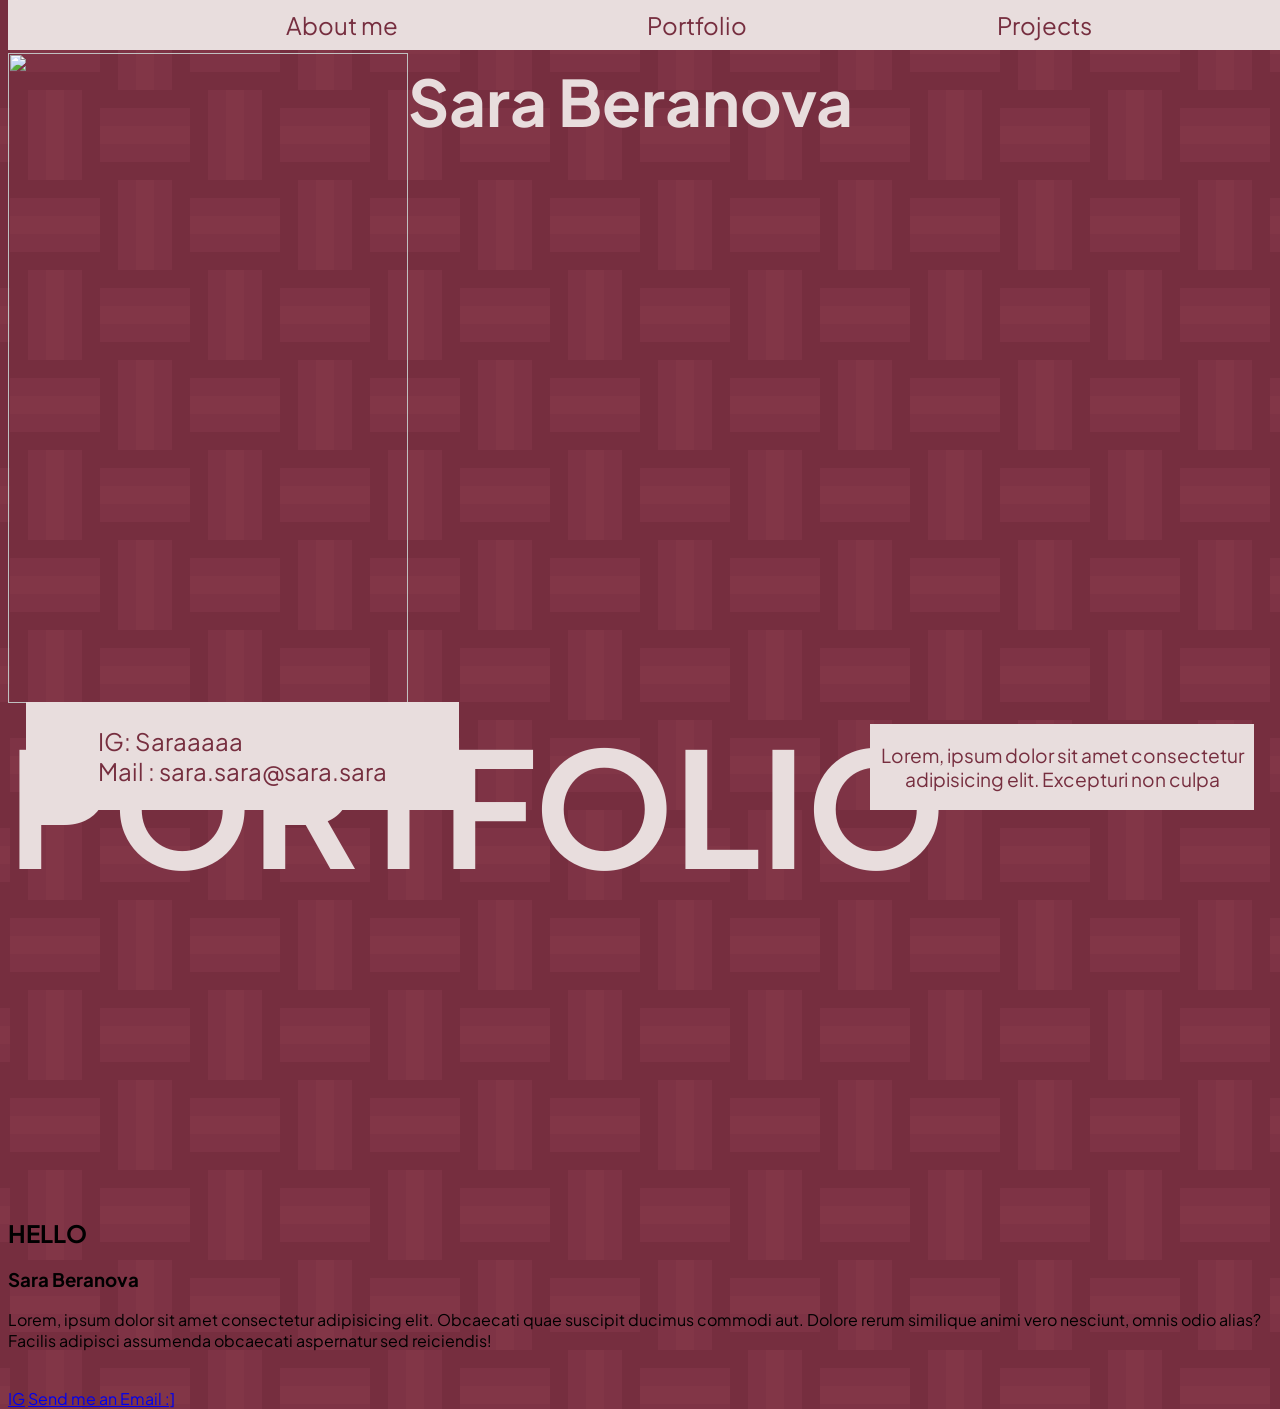
==== index.html @ 187f8029 "Did the whole first page Just started the thing, its qoing much faster than it did in my first site " ====
<!DOCTYPE html>
<html lang="en">
<head>
    <link rel="preconnect" href="https://fonts.googleapis.com">
    <link rel="preconnect" href="https://fonts.gstatic.com" crossorigin>
    <link href="https://fonts.googleapis.com/css2?family=Homemade+Apple&family=Plus+Jakarta+Sans:ital,wght@0,200..800;1,200..800&family=Share+Tech&family=Source+Code+Pro:ital,wght@0,200..900;1,200..900&display=swap" rel="stylesheet">

    <link rel="stylesheet" href="stylesheet.css">
    <script src="https://kit.fontawesome.com/65ab12ed21.js" crossorigin="anonymous"></script>
</head>
<body>
<main>
<header>
    <nav>
        <ul>
            <li><a>About me</a></li>
            <li><a>Portfolio</a></li>
            <li><a>Projects</a></li>
        </ul>
    </nav>
</header>
    <section id="page1">
            <p id="page1dot1">
            <div class="container">
                <img id="page1img" src="https://cataas.com/cat/cute">
            </div>

            <h2>Sara Beranova</h2>
            <h1>PORTFOLIO</h1>
            </p>
    <aside id="page1two">
        <p>Lorem, ipsum dolor sit amet consectetur adipisicing elit. Excepturi non culpa</p>
    </aside>
    </section>
    <aside>
        <nav id="page1one">
            <a>IG: Saraaaaa </a>
            <a>Mail : sara.sara@sara.sara</a>
        </nav>
    </aside>
    <section>
        <h2>HELLO</h2>
        <h3>Sara Beranova</h3>
        <p>Lorem, ipsum dolor sit amet consectetur adipisicing elit. Obcaecati quae suscipit ducimus commodi aut. Dolore rerum similique animi vero nesciunt, omnis odio alias? Facilis adipisci assumenda obcaecati aspernatur sed reiciendis!</p>
        <img>
        <aside>
            <a href="idkyet">IG</a>
            <a href="mailto:name@email.com">Send me an Email :]</a>
        </aside>
    </section>
</main>
</body>
</html>
---- stylesheet.css ----
.plus-jakarta-sans {
  font-family: "Plus Jakarta Sans", sans-serif;
  font-optical-sizing: auto;
  font-weight: 400;
  font-style: normal;
}
body {
    font-family: Plus Jakarta Sans;
}
#page1 {
    color:#E8DDDD;
    h2 {
        line-height: 1.5em;
        font-size: 4em;
    }
    padding-bottom: 10em;
}
h1 {
 font-size: 10em;
}
#page1dot1 {
    display: inline;
    inline-size: auto;
}
.container img { 
    width: 400px;
    height: 650px; 
    object-fit:cover; 
    position: relative;
}
#page1img {
line-height: 0em;
float: inline-start;
padding: 0.em;
}

nav ul {
    z-index: 10;
    position:fixed;
    top: 0%;
    line-height: 2em;
    width: 100%;
    margin: 0;
    font-size: 1.5em;
    display: flex;
    justify-content: space-evenly;
    background-color:#E8DDDD;
    gap: 1%;
    animation: navbar 2s infinite linear;
    
    flex-wrap: wrap;
    flex-direction: row;
    white-space: nowrap;
}
ul li {
    display: inline-flex;
    list-style-type: none;
    text-decoration: none;
    text-align: center;
}
ul li a {
    padding: 1%;
    text-decoration: none;
    color: #762e3f;
}
ul li a:hover {
    text-shadow: 0px 0px #541524;
    font-weight: 600;
}
#page1one {
    background-color:#E8DDDD;
    color: #762e3f;
    padding: 1em;
    padding-left: 3em;
    padding-right: 3em;
    font-size: 1.5em;
    display: grid;
    max-width: 30%;
    position: absolute;
    bottom: 10%;
    left: 2%;
}
#page1two {
    text-align: center;
    background-color:#E8DDDD;
    color: #762e3f;
    font-size: 1.2em;
    display: grid;
    max-width: 30%;
    position: absolute;
    bottom: 10%;
    right: 2%;
}
html {
	--sz: 6px;
	--c0: #762e3f;
	--c1: #7e3345;
	--c2: #823647;
	--ts: 50%/ calc(var(--sz) * 30) calc(var(--sz) * 30);
	--hide-top: conic-gradient(from 90deg at 50% 90%, var(--c0) 0 25%, #fff0 0 100%) var(--ts);
	--hide-bot: conic-gradient(from -90deg at 50% 10%, var(--c0) 0 25%, #fff0 0 100%) var(--ts);
	margin: 0;
	padding: 0;
	height: 100vh;
	overflow: hidden;
	background:
		var(--hide-top), var(--hide-top), var(--hide-top), 
		conic-gradient(from 90deg at 50% 80%, var(--c1) 0 25%, #fff0 0 100%) var(--ts), 
		conic-gradient(from 90deg at 50% 70%, var(--c2) 0 25%, #fff0 0 100%) var(--ts), 
		conic-gradient(from 90deg at 50% 60%, var(--c1) 0 25%, #fff0 0 100%) var(--ts), 
		conic-gradient(from 90deg at 50% 50%, var(--c0) 0 25%, #fff0 0 100%) var(--ts), 
		var(--hide-bot), var(--hide-bot), var(--hide-bot), 
		conic-gradient(from -90deg at 50% 20%, var(--c1) 0 25%, #fff0 0 100%) var(--ts), 
		conic-gradient(from -90deg at 50% 30%, var(--c2) 0 25%, #fff0 0 100%) var(--ts), 
		conic-gradient(from -90deg at 50% 40%, var(--c1) 0 25%, #fff0 0 100%) var(--ts), 
		conic-gradient(from -90deg at 50% 50%, var(--c0) 0 25%, #fff0 0 100%) var(--ts), 
		repeating-linear-gradient(90deg, var(--c0) 0 10%, var(--c1) 0 20%, var(--c2) 0 30%, var(--c1) 0 40%, var(--c0) 0 50%) var(--ts),
		var(--c0);
}
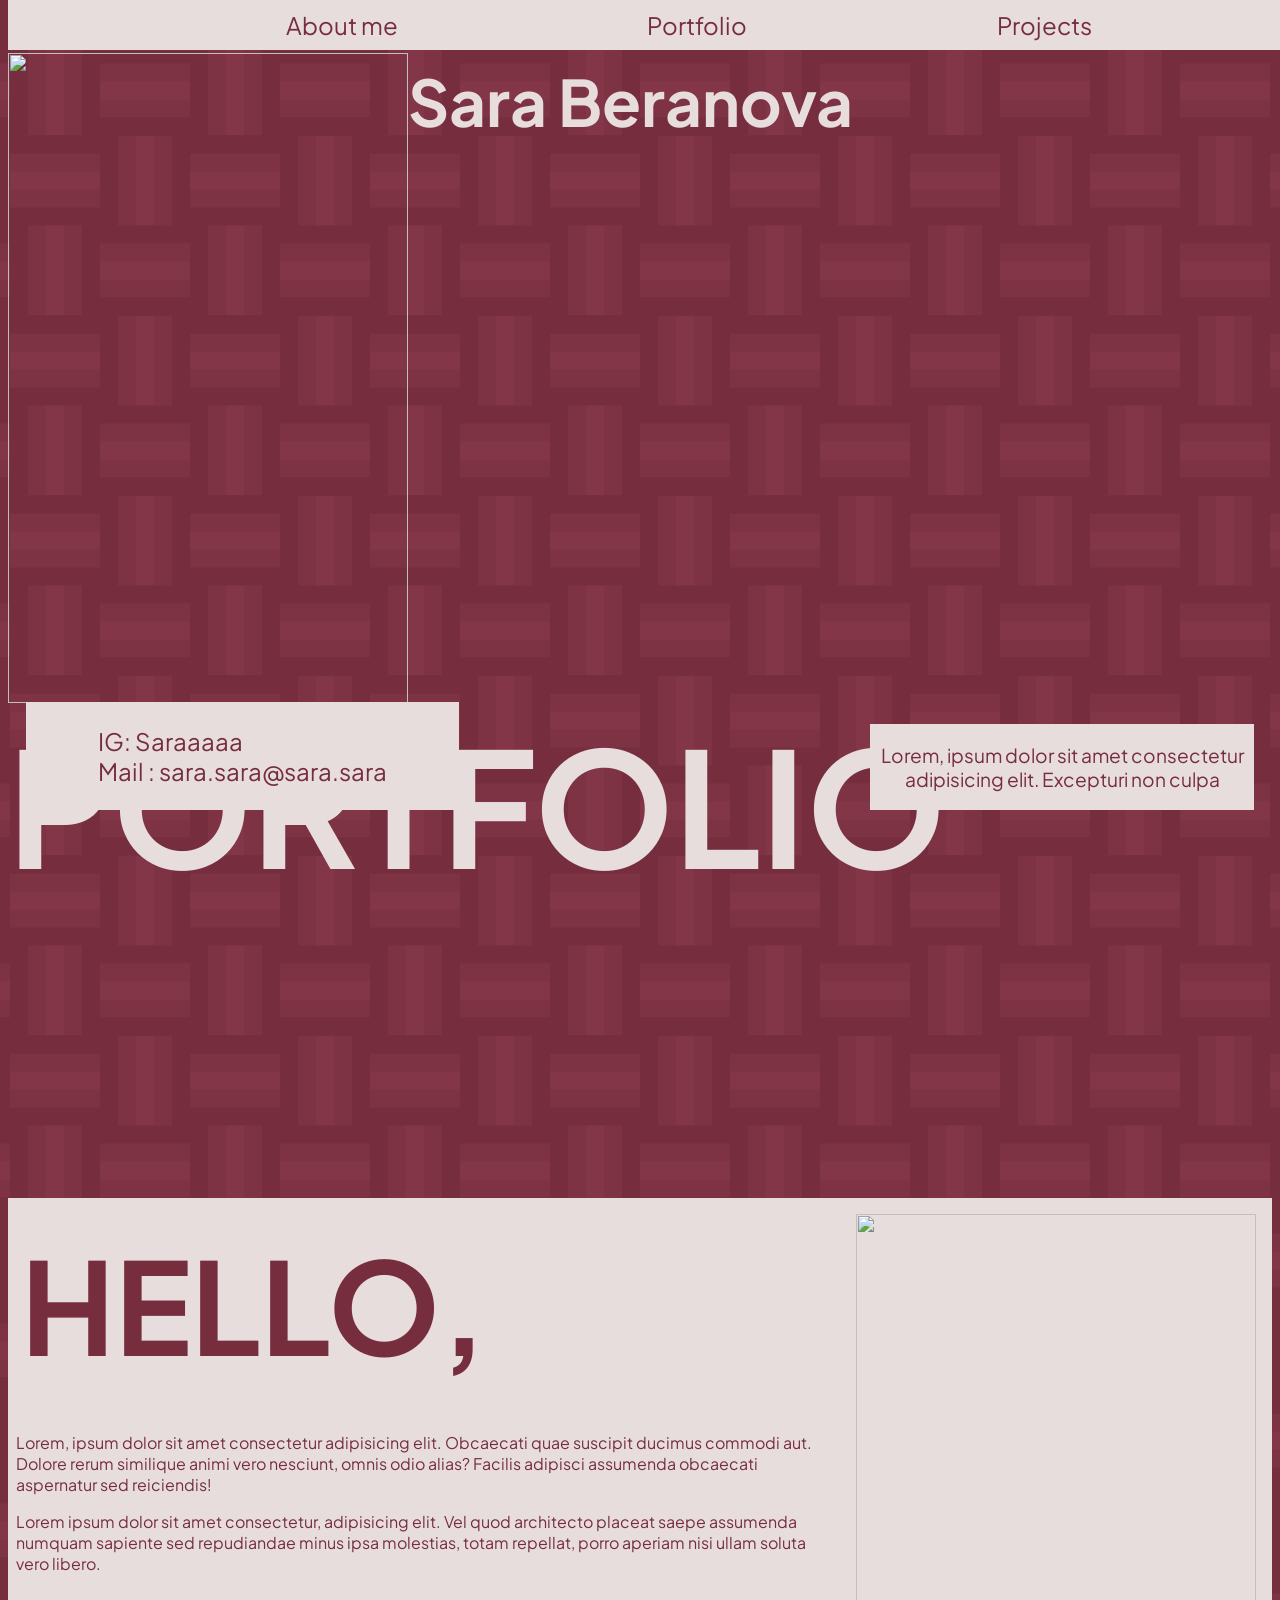
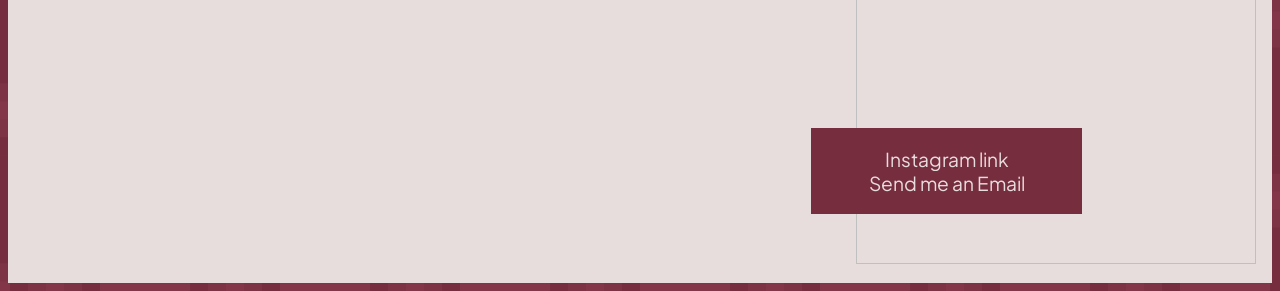
==== commit 18a5a4ad: "Second page done? (the base, not the text) I mostly mixed and mashed the first page" ====
--- a/index.html
+++ b/index.html
@@ -31,6 +31,7 @@
     <aside id="page1two">
         <p>Lorem, ipsum dolor sit amet consectetur adipisicing elit. Excepturi non culpa</p>
     </aside>
+
     </section>
     <aside>
         <nav id="page1one">
@@ -38,15 +39,24 @@
             <a>Mail : sara.sara@sara.sara</a>
         </nav>
     </aside>
-    <section>
-        <h2>HELLO</h2>
-        <h3>Sara Beranova</h3>
+
+<!--aaaaaaaaaaaaaaaaaaaaaaaaaaaaaaaaaaaaaaaaaaaaaaaaaaaaaaaaaaaaaaaaaaaaaaaaaaaaaaaaaa-->
+    
+    <section id="page2">
+        <div class="container">
+            <img id="page2img" src="https://cataas.com/cat/cute">
+        </div>
+        <h2>HELLO,</h2>
         <p>Lorem, ipsum dolor sit amet consectetur adipisicing elit. Obcaecati quae suscipit ducimus commodi aut. Dolore rerum similique animi vero nesciunt, omnis odio alias? Facilis adipisci assumenda obcaecati aspernatur sed reiciendis!</p>
-        <img>
-        <aside>
-            <a href="idkyet">IG</a>
-            <a href="mailto:name@email.com">Send me an Email :]</a>
+        <p>Lorem ipsum dolor sit amet consectetur, adipisicing elit. Vel quod architecto placeat saepe assumenda numquam sapiente sed repudiandae minus ipsa molestias, totam repellat, porro aperiam nisi ullam soluta vero libero.</p>
+        <aside id="page2two">
+            <a href="idkyet">Instagram link</a>
+            <a href="mailto:name@email.com">Send me an Email</a>
         </aside>
+    </section>
+<!--aaaaaaaaaaaaaaaaaaaaaaaaaaaaaaaaaaaaaaaaaaaaaaaaaaaaaaaaaaaaaaaaaaaaaaaaaaaaaaaaaa-->
+    <section id="page3">
+
     </section>
 </main>
 </body>
--- a/stylesheet.css
+++ b/stylesheet.css
@@ -103,8 +103,6 @@
 	--hide-bot: conic-gradient(from -90deg at 50% 10%, var(--c0) 0 25%, #fff0 0 100%) var(--ts);
 	margin: 0;
 	padding: 0;
-	height: 100vh;
-	overflow: hidden;
 	background:
 		var(--hide-top), var(--hide-top), var(--hide-top), 
 		conic-gradient(from 90deg at 50% 80%, var(--c1) 0 25%, #fff0 0 100%) var(--ts), 
@@ -118,4 +116,59 @@
 		conic-gradient(from -90deg at 50% 50%, var(--c0) 0 25%, #fff0 0 100%) var(--ts), 
 		repeating-linear-gradient(90deg, var(--c0) 0 10%, var(--c1) 0 20%, var(--c2) 0 30%, var(--c1) 0 40%, var(--c0) 0 50%) var(--ts),
 		var(--c0);
+}
+#page2 {
+    display: inline-block;
+    height: 685px; 
+    object-fit:cover; 
+    position: relative;
+    background-color:#E8DDDD;
+
+    h2 {
+        padding-left: 0.1em;
+        line-height: 0em;
+        font-size: 8em;
+        color: #762e3f;
+        margin-bottom: 1em;
+
+    }
+    #page2img {
+        float: inline-end;
+        line-height: 0em;
+        padding: 0.em;
+    }
+    .container img { 
+    width: 400px;
+    height: 650px; 
+    object-fit:cover; 
+    padding: 1em;
+    }
+    p {
+      color: #762e3f;
+      padding-left: 0.5em;
+      
+    }
+    a {
+        text-decoration: none;
+        color: #E8DDDD;
+        background-color: #762e3f;
+    }
+    a:hover {
+        text-shadow: 0px 0px #541524;
+        font-weight: 600;
+    }
+}
+#page2two {
+    display: grid;
+    text-align: center;
+    background-color: #762e3f;
+    color: #E8DDDD;
+    font-size: 1.2em;
+    max-width: 10em;
+    position: absolute;
+    bottom: 10%;
+    right: 15%;
+    padding: 1em;
+    padding-left: 3em;
+    padding-right: 3em;
 }
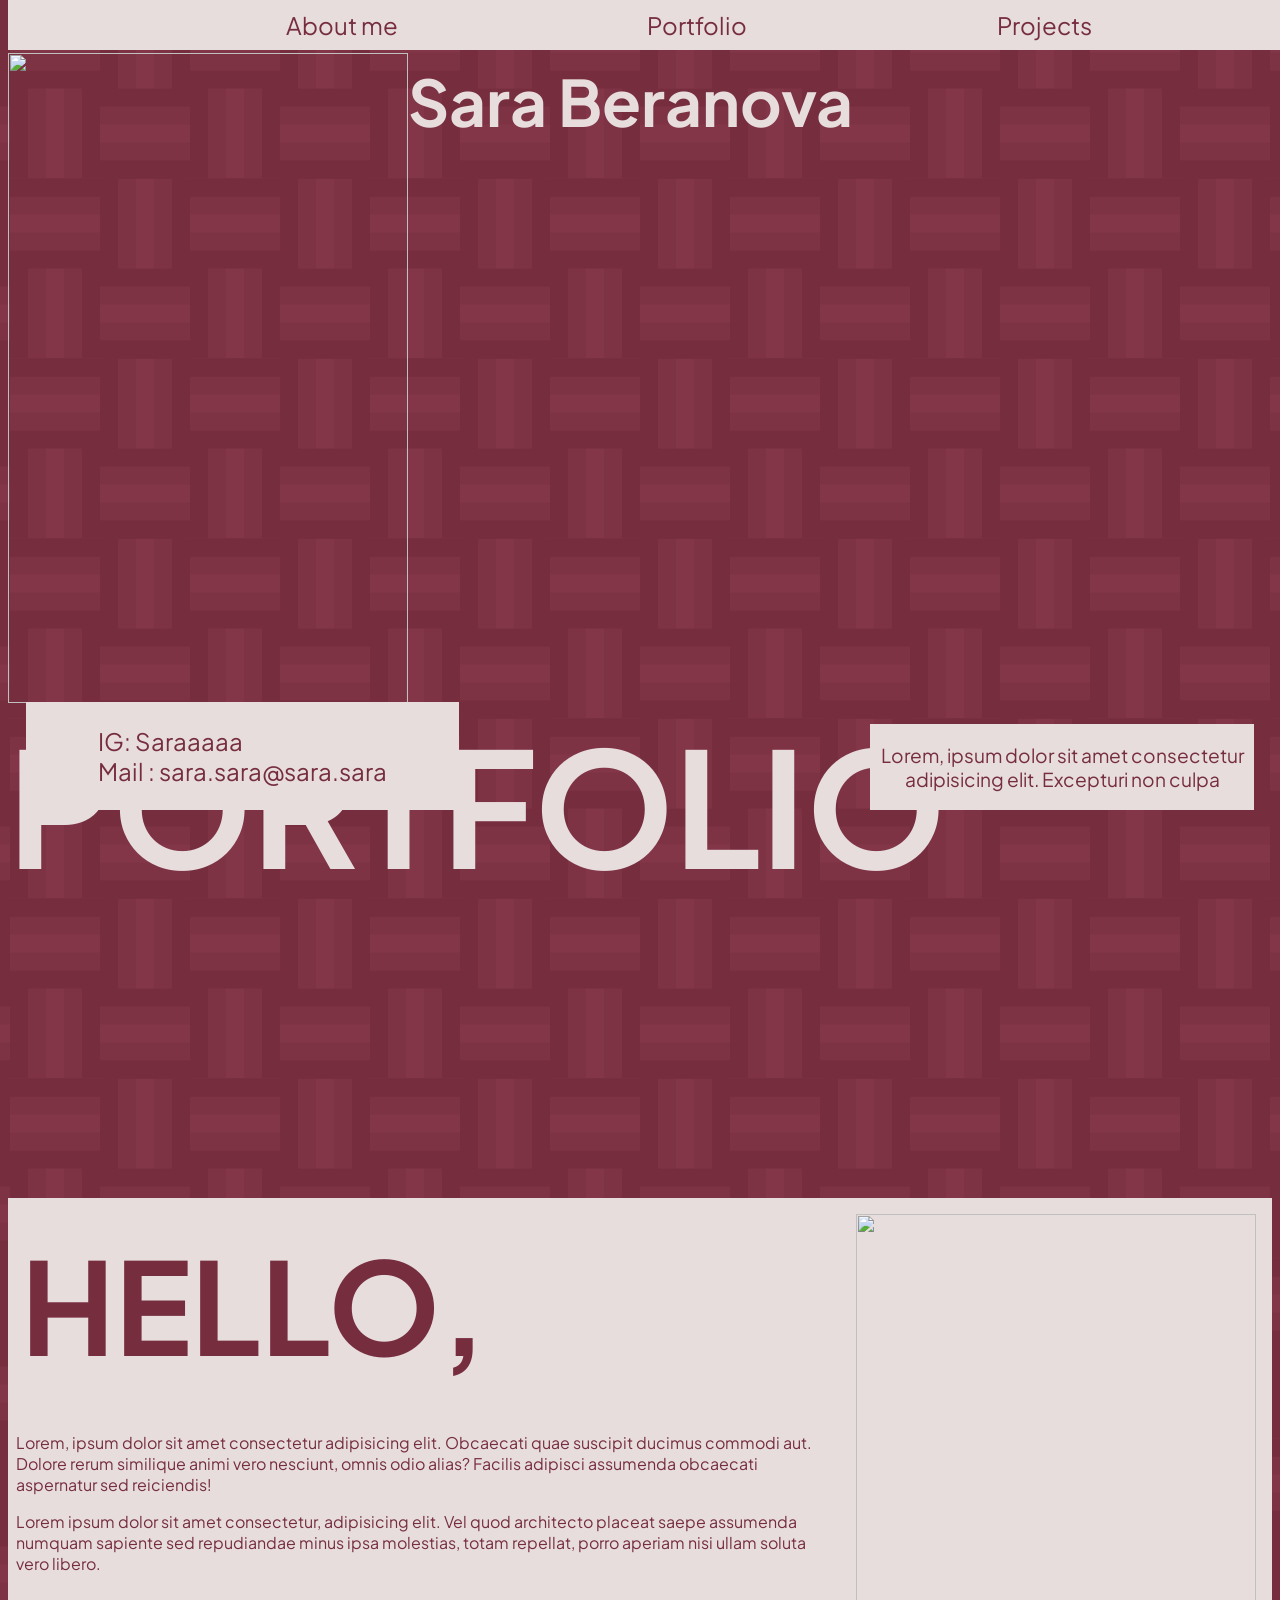
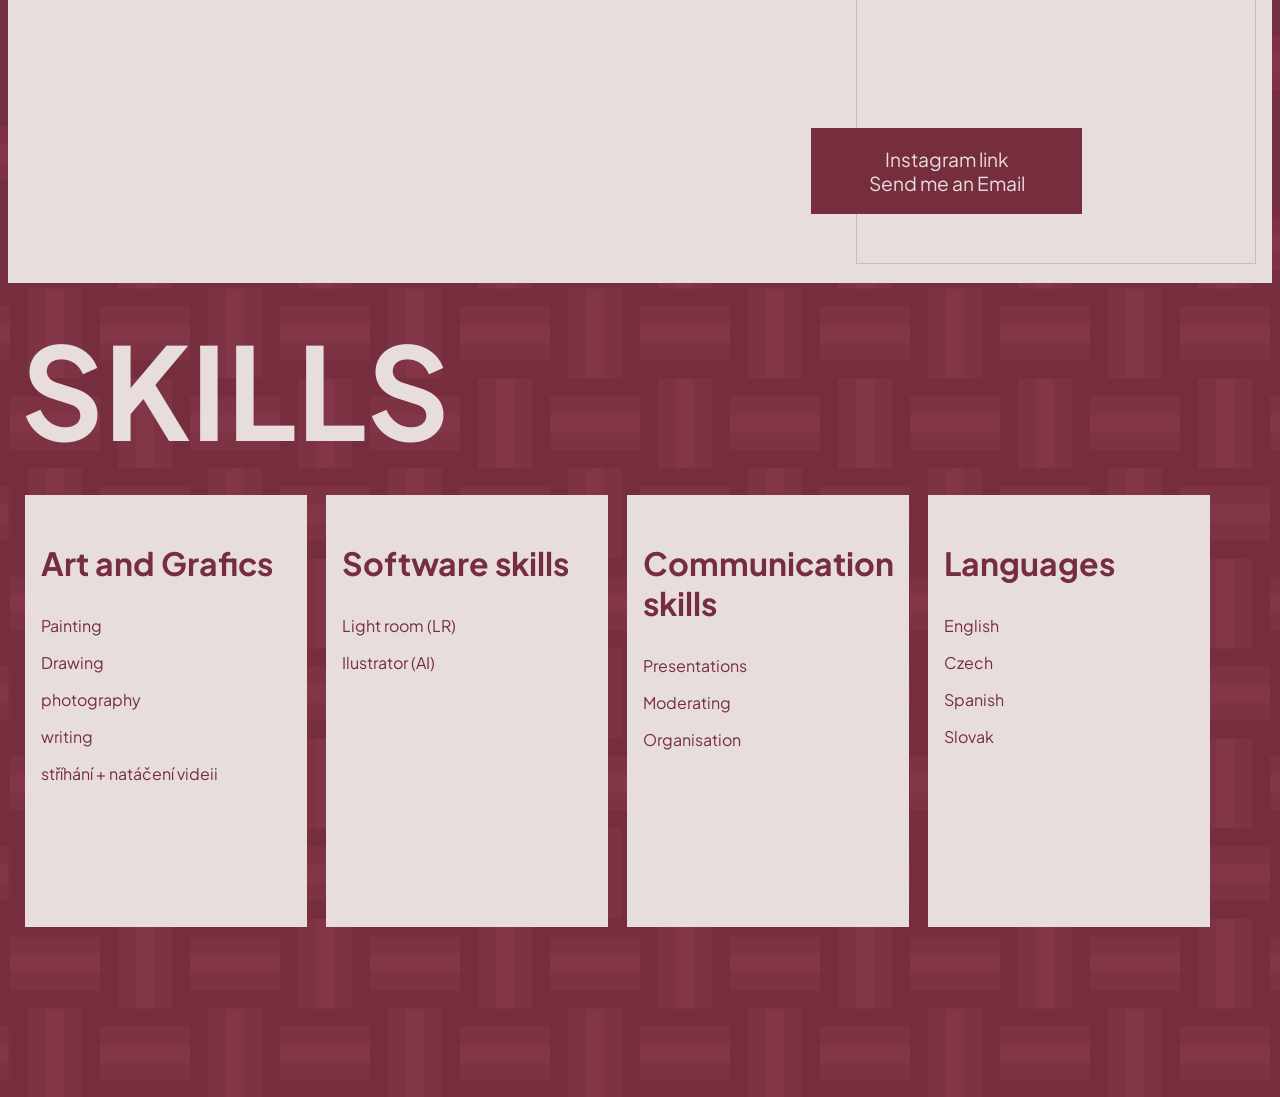
==== commit 9dfee1ad: "Finished page 3, added the portfoliosection Kinda still working on the portfolio section, but I gott" ====
--- a/index.html
+++ b/index.html
@@ -13,8 +13,8 @@
 <header>
     <nav>
         <ul>
-            <li><a>About me</a></li>
-            <li><a>Portfolio</a></li>
+            <li><a href="index.html">About me</a></li>
+            <li><a href="portfolio.html">Portfolio</a></li>
             <li><a>Projects</a></li>
         </ul>
     </nav>
@@ -56,7 +56,37 @@
     </section>
 <!--aaaaaaaaaaaaaaaaaaaaaaaaaaaaaaaaaaaaaaaaaaaaaaaaaaaaaaaaaaaaaaaaaaaaaaaaaaaaaaaaaa-->
     <section id="page3">
+        <div id="line"></div>
+    <h2>SKILLS</h2>
+    
+    <article  id="articlepage3">
+        <h3> Art and Grafics</h3>
+        <p>Painting</p>
+        <p>Drawing</p>
+        <p>photography</p>
+        <p>writing</p>
+        <p>stříhání + natáčení videii</p>
+    </article>
 
+    <article  id="articlepage3">
+        <h3>Software skills</h3>
+        <p>Light room (LR)</p>
+        <p>Ilustrator (AI) </p>
+    </article>
+
+    <article  id="articlepage3">
+        <h3>Communication skills</h3>
+        <p>Presentations</p>
+        <p>Moderating</p>
+        <p>Organisation</p>
+    </article>
+    <article  id="articlepage3">
+        <h3>Languages</h3>
+        <p>English</p>
+        <p>Czech</p>
+        <p>Spanish</p>
+        <p>Slovak</p>
+    </article>
     </section>
 </main>
 </body>
--- a/stylesheet.css
+++ b/stylesheet.css
@@ -171,4 +171,74 @@
     padding: 1em;
     padding-left: 3em;
     padding-right: 3em;
+}
+#page3 {
+    min-height: 700px;
+    #line {
+    background-color: #762e3f;
+    width: 1px;
+    height:700px;
+    float: inline-start;
+    }
+
+    h2 {
+        line-height: 0;
+        overflow-wrap: normal;
+        padding-left: 0.1em;
+        font-size: 8em;
+        float: none;
+        color: #E8DDDD;
+    }
+    #articlepage3 {
+        display: inline-block;
+        background-color: #E8DDDD;
+        padding: 0em;
+        color: #762e3f;
+        height: 400px;
+        width: 250px;
+        margin-left: 1em;
+        padding: 1em;
+        vertical-align:top;
+    }
+    h3 {
+        font-size: 2em;
+        top: 0;
+
+    }
+}
+#portfoliomain {
+    padding: 1em;
+    display: flex;
+    justify-content: center;
+    align-items: flex-start;
+    gap: 1.5em;
+    overflow: scroll;
+    flex-wrap: wrap;
+
+    overflow-y: auto;
+    overflow-x: hidden;
+}
+#portfolioimg {
+    max-width: 260px;
+}
+.portfolio {
+    padding: 1em;
+    max-width: 280px;
+    max-height: 700px;
+    background-color: #E8DDDD;
+    text-align: center;
+}
+.portfolioNoText {
+    padding: 1em;
+    max-width: 280px;
+    max-height: 700px;
+    background-color: #E8DDDD;
+    text-align: center;
+}
+#portfolio {
+    h1 {
+        color: #E8DDDD;
+        line-height: 0.2;
+        text-align: center;
+    }
 }
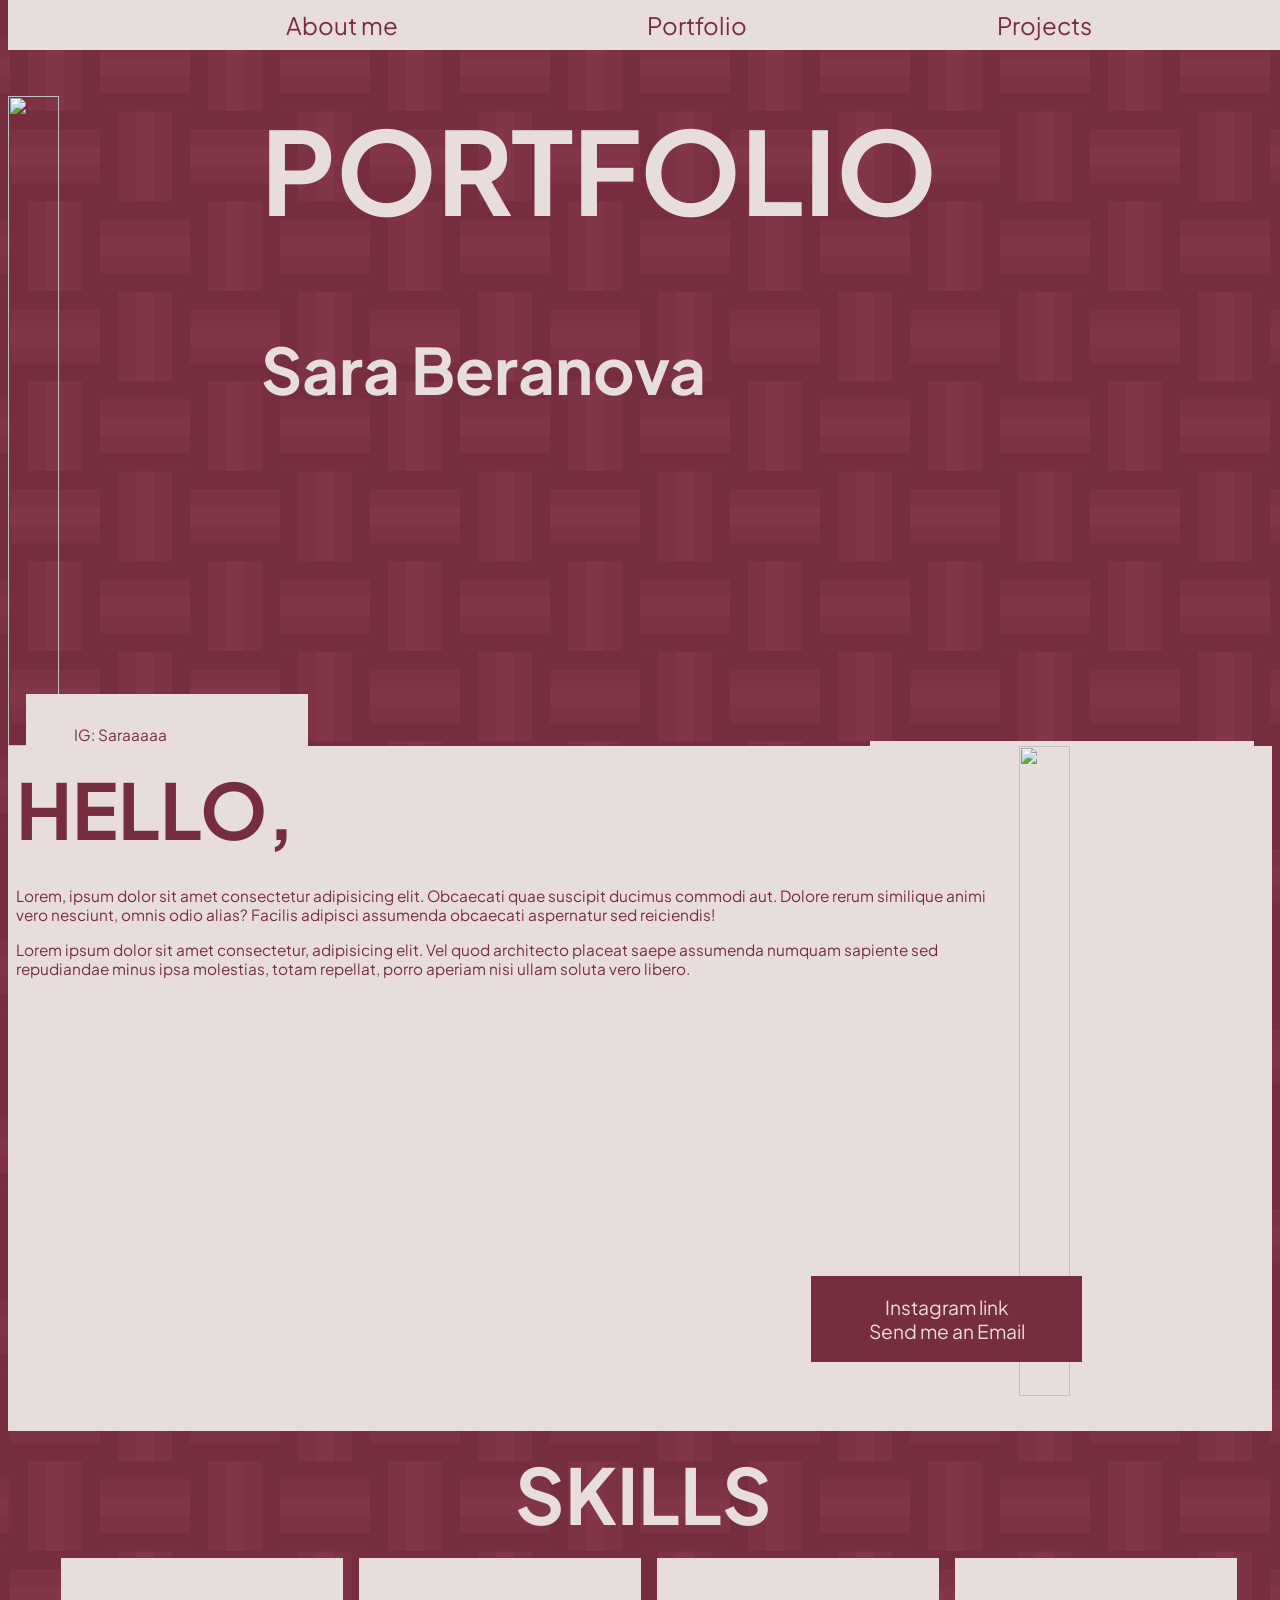
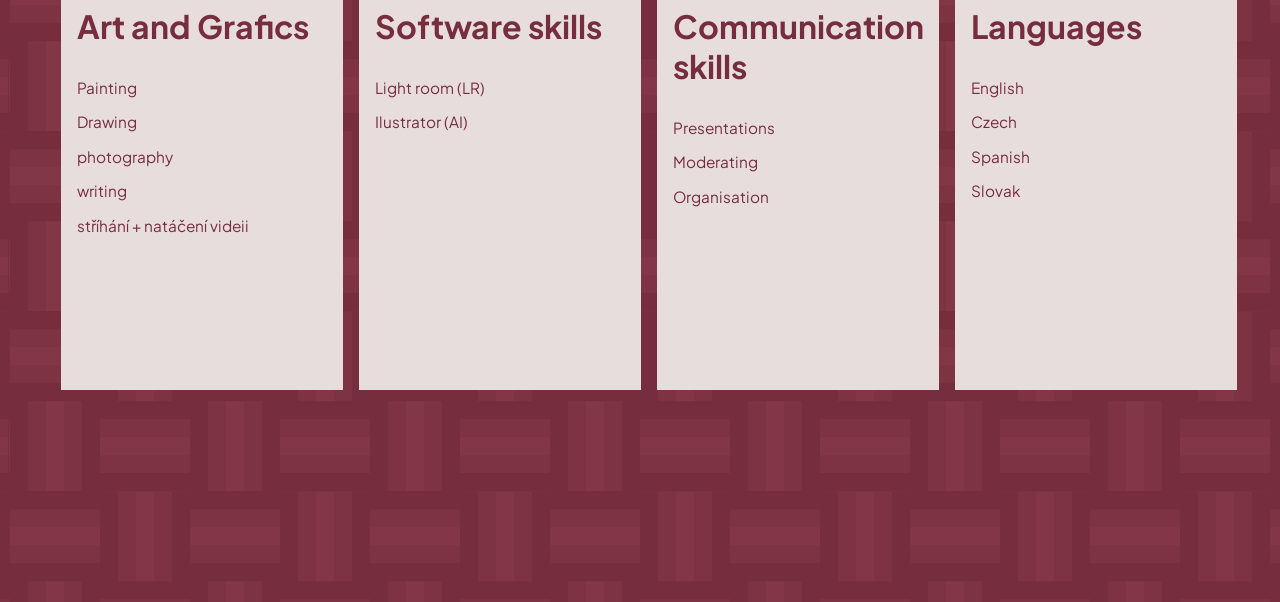
==== commit bb666c19: "Scaling part 1 Commiting only to test on a smaller screen" ====
--- a/index.html
+++ b/index.html
@@ -11,7 +11,7 @@
 <body>
 <main>
 <header>
-    <nav>
+    <nav class="one">
         <ul>
             <li><a href="index.html">About me</a></li>
             <li><a href="portfolio.html">Portfolio</a></li>
@@ -20,25 +20,29 @@
     </nav>
 </header>
     <section id="page1">
-            <p id="page1dot1">
-            <div class="container">
-                <img id="page1img" src="https://cataas.com/cat/cute">
-            </div>
 
-            <h2>Sara Beranova</h2>
-            <h1>PORTFOLIO</h1>
-            </p>
+    <div class="container">
+        <img  src="https://cataas.com/cat/cute">
+    </div>
+
+    <h1>PORTFOLIO</h1>
+
+    <h2>Sara Beranova</h2>
+
     <aside id="page1two">
         <p>Lorem, ipsum dolor sit amet consectetur adipisicing elit. Excepturi non culpa</p>
     </aside>
 
-    </section>
+    
     <aside>
         <nav id="page1one">
-            <a>IG: Saraaaaa </a>
-            <a>Mail : sara.sara@sara.sara</a>
+            <p>IG: Saraaaaa </p>
+            <p>Mail : sara.sara@sara.sara</p>
         </nav>
     </aside>
+
+
+    </section>
 
 <!--aaaaaaaaaaaaaaaaaaaaaaaaaaaaaaaaaaaaaaaaaaaaaaaaaaaaaaaaaaaaaaaaaaaaaaaaaaaaaaaaaa-->
     
@@ -57,8 +61,9 @@
 <!--aaaaaaaaaaaaaaaaaaaaaaaaaaaaaaaaaaaaaaaaaaaaaaaaaaaaaaaaaaaaaaaaaaaaaaaaaaaaaaaaaa-->
     <section id="page3">
         <div id="line"></div>
-    <h2>SKILLS</h2>
+    <h2 style="text-align: center;">SKILLS</h2>
     
+    <section id="skills">
     <article  id="articlepage3">
         <h3> Art and Grafics</h3>
         <p>Painting</p>
@@ -88,6 +93,7 @@
         <p>Slovak</p>
     </article>
     </section>
+    </section>
 </main>
 </body>
 </html>
--- a/stylesheet.css
+++ b/stylesheet.css
@@ -12,31 +12,23 @@
 #page1 {
     color:#E8DDDD;
     h2 {
-        line-height: 1.5em;
-        font-size: 4em;
-    }
-    padding-bottom: 10em;
+        line-height: 1em;
+        font-size: clamp(3rem, 6vw, 4rem);
+    }
 }
 h1 {
- font-size: 10em;
-}
-#page1dot1 {
-    display: inline;
-    inline-size: auto;
-}
-.container img { 
-    width: 400px;
-    height: 650px; 
-    object-fit:cover; 
-    position: relative;
-}
-#page1img {
-line-height: 0em;
-float: inline-start;
-padding: 0.em;
-}
-
-nav ul {
+  font-size: clamp(2.5rem, 9vw, 9rem);
+}
+.container img {
+    float: inline-start ;
+    max-width: 400px;
+    max-height: 650px;
+    height: 650px;
+    width: 20%;
+    object-fit: cover;
+}
+
+nav.one ul {
     z-index: 10;
     position:fixed;
     top: 0%;
@@ -54,18 +46,18 @@
     flex-direction: row;
     white-space: nowrap;
 }
-ul li {
+nav.one ul li {
     display: inline-flex;
     list-style-type: none;
     text-decoration: none;
     text-align: center;
 }
-ul li a {
+nav.one ul li a {
     padding: 1%;
     text-decoration: none;
     color: #762e3f;
 }
-ul li a:hover {
+nav.one ul li a:hover {
     text-shadow: 0px 0px #541524;
     font-weight: 600;
 }
@@ -73,10 +65,9 @@
     background-color:#E8DDDD;
     color: #762e3f;
     padding: 1em;
+    font-size: clamp(1rem, 1.2vw, 2rem);
     padding-left: 3em;
     padding-right: 3em;
-    font-size: 1.5em;
-    display: grid;
     max-width: 30%;
     position: absolute;
     bottom: 10%;
@@ -87,7 +78,6 @@
     background-color:#E8DDDD;
     color: #762e3f;
     font-size: 1.2em;
-    display: grid;
     max-width: 30%;
     position: absolute;
     bottom: 10%;
@@ -123,25 +113,25 @@
     object-fit:cover; 
     position: relative;
     background-color:#E8DDDD;
-
+    
     h2 {
         padding-left: 0.1em;
         line-height: 0em;
-        font-size: 8em;
+        font-size: clamp(2rem, 6vw, 5rem);
         color: #762e3f;
         margin-bottom: 1em;
-
     }
     #page2img {
         float: inline-end;
         line-height: 0em;
         padding: 0.em;
     }
-    .container img { 
-    width: 400px;
-    height: 650px; 
-    object-fit:cover; 
-    padding: 1em;
+    .container img {
+    max-width: 400px;
+    max-height: 650px;
+    height: 650px;
+    width: 20%;
+    object-fit: cover;
     }
     p {
       color: #762e3f;
@@ -185,7 +175,7 @@
         line-height: 0;
         overflow-wrap: normal;
         padding-left: 0.1em;
-        font-size: 8em;
+        font-size: clamp(2rem, 6vw, 5rem);
         float: none;
         color: #E8DDDD;
     }
@@ -201,7 +191,7 @@
         vertical-align:top;
     }
     h3 {
-        font-size: 2em;
+        font-size: clamp(1.3rem, 3vw, 2rem);
         top: 0;
 
     }
@@ -237,8 +227,54 @@
 }
 #portfolio {
     h1 {
+        padding-top: 0.5em;
         color: #E8DDDD;
         line-height: 0.2;
         text-align: center;
     }
+}
+
+nav.two ul {
+    z-index: 10;
+    position:fixed;
+    top: 2em;
+    line-height: 2em;
+    width: 100%;
+    margin: 0;
+    font-size: clamp(10em 10vw 20em);
+    display: flex;
+    justify-content: space-evenly;
+    background-color:#E8DDDD;
+    gap: 1%;
+    animation: navbar 2s infinite linear;
+    
+    border-top: #762e3f 2px solid;
+    
+    flex-wrap: wrap;
+    flex-direction: row;
+    white-space: nowrap;
+}
+nav.two ul li {
+    display: inline-flex;
+    list-style-type: none;
+    text-decoration: none;
+    text-align: center;
+}
+nav.two ul li a {
+    padding: 1%;
+    text-decoration: none;
+    color: #762e3f;
+}
+nav.two ul li a:hover {
+    text-shadow: 0px 0px #541524;
+    font-weight: 600;
+}
+p {
+    font-size: clamp(0.9rem, 1.2vw, 1.2rem);
+}
+#skills {
+    display: flex;
+    margin: auto;
+    flex-wrap: wrap;
+    justify-content: center;
 }
